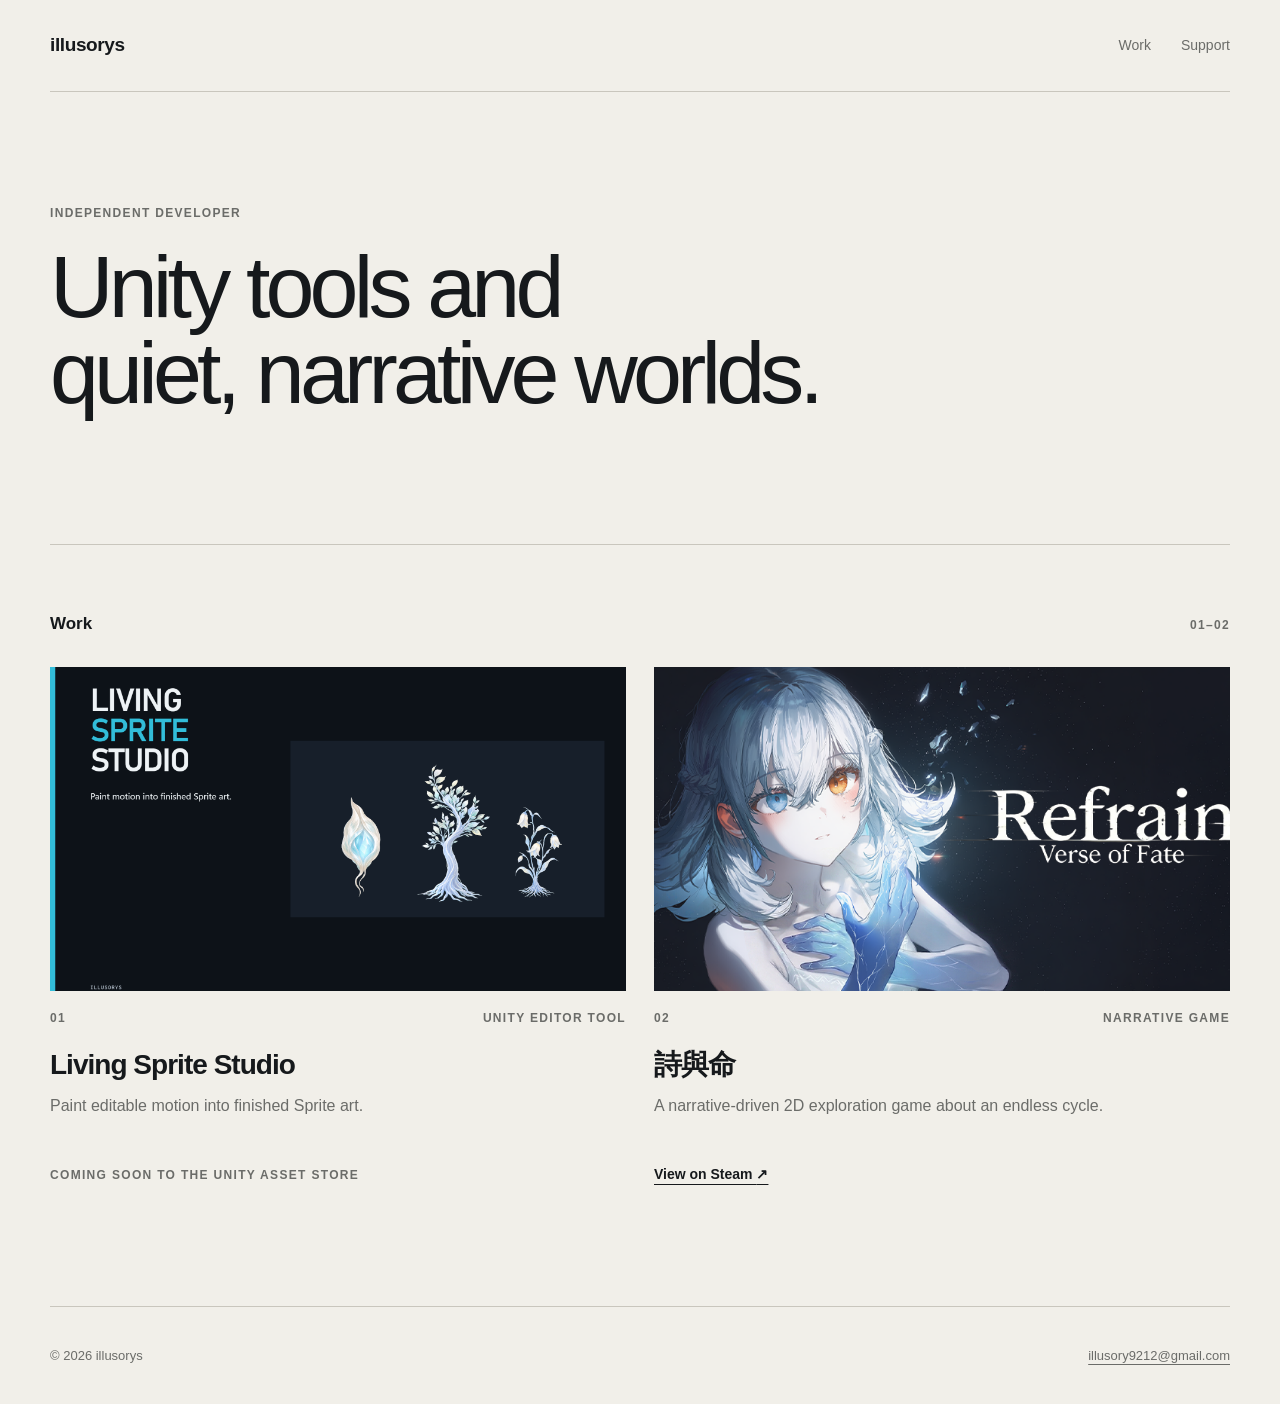
==== index.html @ c6596d65 "Create illusorys publisher website" ====
<!doctype html>
<html lang="en">
<head>
  <meta charset="utf-8">
  <meta name="viewport" content="width=device-width, initial-scale=1">
  <meta name="description" content="illusorys is an independent developer creating Unity tools and narrative games.">
  <meta name="theme-color" content="#f1efe9">
  <title>illusorys</title>
  <link rel="icon" href="assets/favicon.png">
  <link rel="stylesheet" href="style.css">
</head>
<body>
  <header class="site-header">
    <a class="brand" href="index.html" aria-label="illusorys home">illusorys</a>
    <nav aria-label="Primary navigation">
      <a href="#work">Work</a>
      <a href="support.html">Support</a>
    </nav>
  </header>

  <main>
    <section class="intro" aria-labelledby="intro-title">
      <p class="eyebrow">Independent developer</p>
      <h1 id="intro-title">Unity tools and<br>quiet, narrative worlds.</h1>
    </section>

    <section class="work" id="work" aria-labelledby="work-title">
      <div class="section-heading">
        <h2 id="work-title">Work</h2>
        <span>01–02</span>
      </div>

      <div class="project-list">
        <article class="project">
          <div class="project-image project-image-lss">
            <img src="assets/living-sprite-studio.png" alt="Living Sprite Studio cover artwork" width="1950" height="1300">
          </div>
          <div class="project-meta"><span>01</span><span>Unity Editor Tool</span></div>
          <h3>Living Sprite Studio</h3>
          <p>Paint editable motion into finished Sprite art.</p>
          <span class="project-status">Coming soon to the Unity Asset Store</span>
        </article>

        <article class="project">
          <a class="project-image" href="https://store.steampowered.com/app/4370190/" target="_blank" rel="noreferrer">
            <img src="assets/refrain-verse-of-fate.png" alt="Refrain — Verse of Fate cover artwork" width="920" height="430">
          </a>
          <div class="project-meta"><span>02</span><span>Narrative Game</span></div>
          <h3 lang="zh-Hant">詩與命</h3>
          <p>A narrative-driven 2D exploration game about an endless cycle.</p>
          <a class="project-link" href="https://store.steampowered.com/app/4370190/" target="_blank" rel="noreferrer">View on Steam <span aria-hidden="true">↗</span></a>
        </article>
      </div>
    </section>
  </main>

  <footer>
    <span>© 2026 illusorys</span>
    <a href="mailto:illusory9212@gmail.com">illusory9212@gmail.com</a>
  </footer>
</body>
</html>
---- style.css ----
:root {
  color-scheme: light;
  --paper: #f1efe9;
  --ink: #16191c;
  --muted: #6b6c69;
  --line: #c9c6bd;
  --accent: #159cba;
}

* { box-sizing: border-box; }

html { scroll-behavior: smooth; }

body {
  margin: 0;
  background: var(--paper);
  color: var(--ink);
  font-family: Arial, "Helvetica Neue", sans-serif;
  font-size: 16px;
  line-height: 1.5;
}

a { color: inherit; }

.site-header,
main,
footer {
  width: min(1180px, calc(100% - 64px));
  margin-inline: auto;
}

.site-header {
  min-height: 92px;
  display: flex;
  align-items: center;
  justify-content: space-between;
  border-bottom: 1px solid var(--line);
}

.brand {
  color: var(--ink);
  font-size: 19px;
  font-weight: 700;
  letter-spacing: -.02em;
  text-decoration: none;
}

nav { display: flex; gap: 30px; }

nav a {
  color: var(--muted);
  font-size: 14px;
  text-decoration: none;
}

nav a:hover,
nav a:focus-visible,
nav a[aria-current="page"] { color: var(--ink); }

.intro {
  padding: 112px 0 128px;
  border-bottom: 1px solid var(--line);
}

.eyebrow,
.project-meta,
.project-status,
.section-heading span {
  color: var(--muted);
  font-size: 12px;
  font-weight: 700;
  letter-spacing: .11em;
  text-transform: uppercase;
}

.eyebrow { margin: 0 0 22px; }

.intro h1 {
  max-width: 820px;
  margin: 0;
  font-size: clamp(46px, 7vw, 88px);
  font-weight: 500;
  letter-spacing: -.055em;
  line-height: .98;
}

.work { padding: 66px 0 120px; }

.section-heading {
  display: flex;
  align-items: baseline;
  justify-content: space-between;
  margin-bottom: 30px;
}

.section-heading h2 {
  margin: 0;
  font-size: 17px;
  font-weight: 700;
}

.project-list {
  display: grid;
  grid-template-columns: repeat(2, minmax(0, 1fr));
  gap: 54px 28px;
}

.project-image {
  display: block;
  width: 100%;
  aspect-ratio: 16 / 9;
  overflow: hidden;
  background: #11171e;
}

.project-image img {
  display: block;
  width: 100%;
  height: 100%;
  object-fit: cover;
}

.project-image-lss img { object-position: center; }

.project-meta {
  display: flex;
  justify-content: space-between;
  margin-top: 18px;
}

.project h3 {
  margin: 17px 0 8px;
  font-size: 28px;
  font-weight: 600;
  letter-spacing: -.035em;
}

.project p {
  min-height: 48px;
  max-width: 500px;
  margin: 0 0 20px;
  color: var(--muted);
}

.project-link {
  display: inline-block;
  color: var(--ink);
  font-size: 14px;
  font-weight: 700;
  text-underline-offset: 5px;
}

.project-link:hover,
.project-link:focus-visible { color: var(--accent); }

.project-status { display: inline-block; padding-top: 3px; }

.support-page {
  min-height: calc(100vh - 190px);
  display: grid;
  grid-template-columns: 1.5fr 1fr;
  gap: 80px;
  padding: 120px 0;
}

.support-copy h1 {
  margin: 0 0 34px;
  font-size: clamp(48px, 7vw, 82px);
  font-weight: 500;
  letter-spacing: -.055em;
  line-height: 1;
}

.support-copy > p:not(.eyebrow) {
  max-width: 610px;
  margin: 0 0 34px;
  color: var(--muted);
  font-size: 20px;
}

.email-link {
  font-size: clamp(21px, 3vw, 34px);
  font-weight: 600;
  letter-spacing: -.03em;
  text-underline-offset: 7px;
}

.support-notes {
  align-self: end;
  border-top: 1px solid var(--ink);
  padding-top: 18px;
}

.support-notes h2 { margin: 0 0 20px; font-size: 16px; }

.support-notes ul {
  margin: 0;
  padding: 0;
  color: var(--muted);
  list-style: none;
}

.support-notes li { padding: 7px 0; border-bottom: 1px solid var(--line); }

footer {
  min-height: 98px;
  display: flex;
  align-items: center;
  justify-content: space-between;
  border-top: 1px solid var(--line);
  color: var(--muted);
  font-size: 13px;
}

footer a { text-underline-offset: 4px; }

@media (max-width: 760px) {
  .site-header,
  main,
  footer { width: min(100% - 36px, 1180px); }

  .site-header { min-height: 76px; }
  nav { gap: 20px; }
  .intro { padding: 78px 0 84px; }
  .work { padding: 48px 0 80px; }
  .project-list { grid-template-columns: 1fr; gap: 64px; }
  .project p { min-height: 0; }
  .support-page { grid-template-columns: 1fr; gap: 80px; padding: 78px 0; }
  .support-notes { align-self: auto; }
  footer { min-height: 116px; align-items: flex-start; flex-direction: column; justify-content: center; gap: 7px; }
}

@media (prefers-reduced-motion: reduce) {
  html { scroll-behavior: auto; }
}
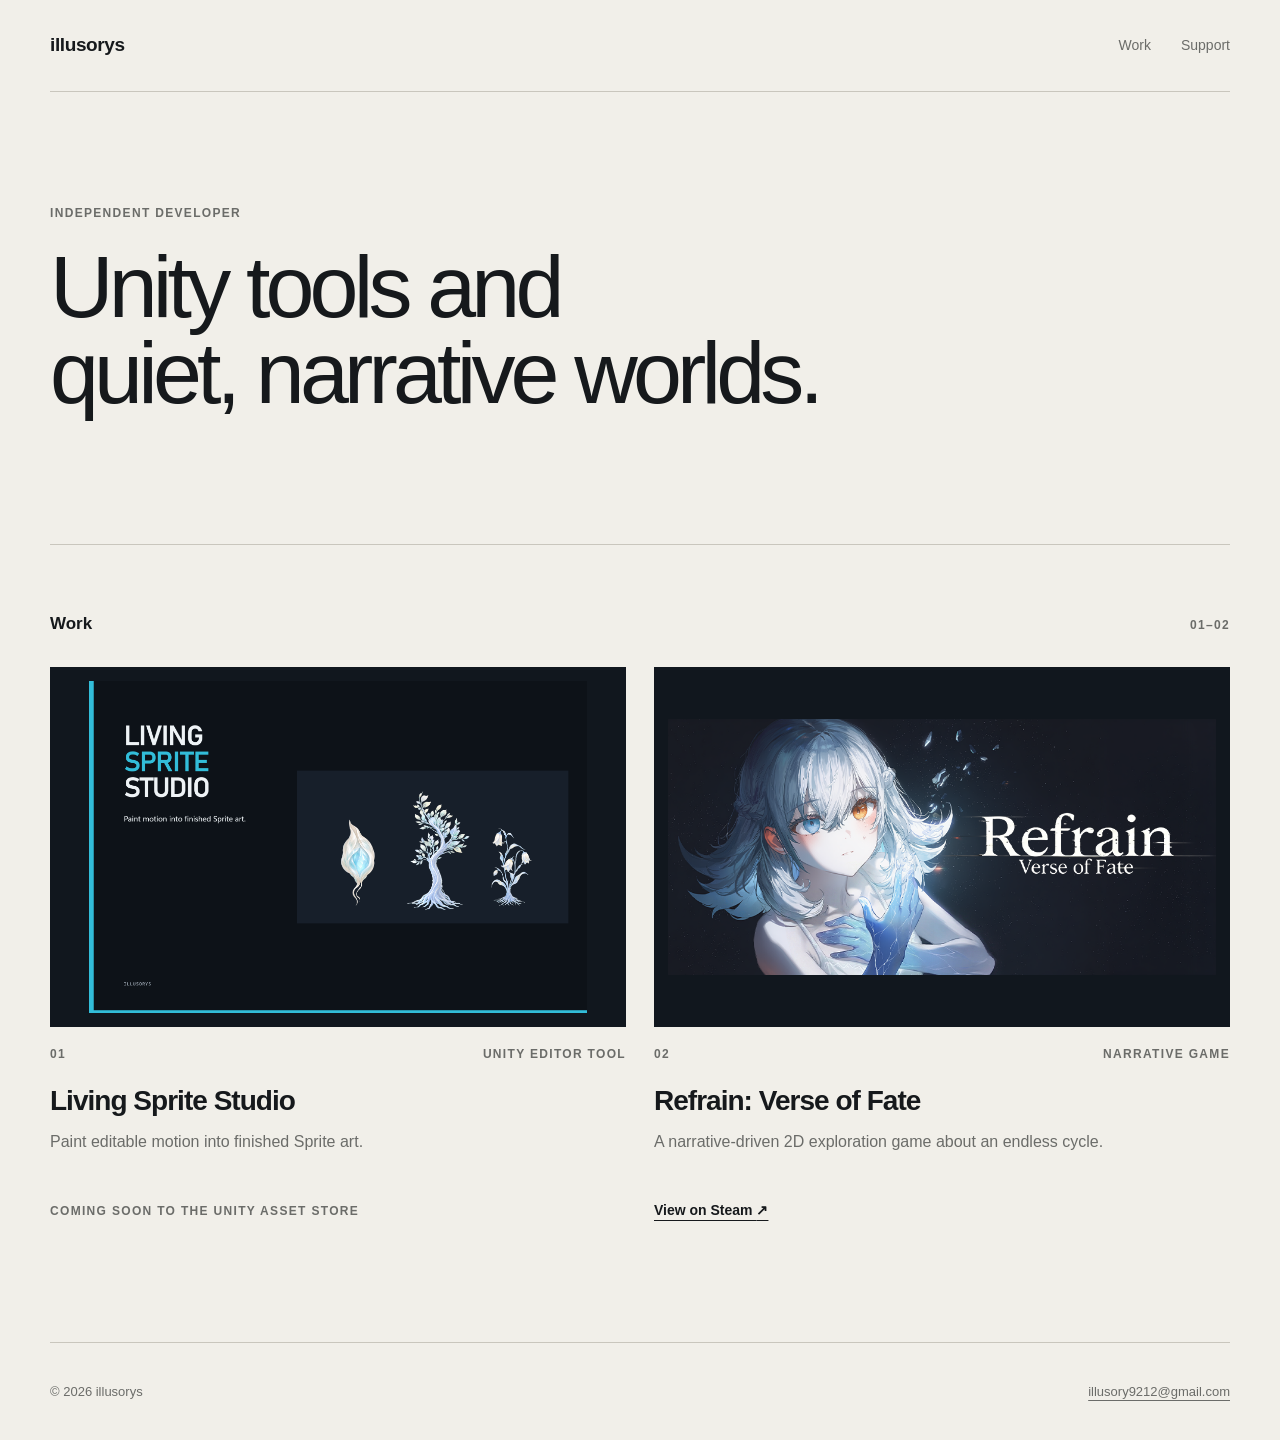
==== commit a50d97f0: "Show complete project covers" ====
--- a/index.html
+++ b/index.html
@@ -46,7 +46,7 @@
             <img src="assets/refrain-verse-of-fate.png" alt="Refrain — Verse of Fate cover artwork" width="920" height="430">
           </a>
           <div class="project-meta"><span>02</span><span>Narrative Game</span></div>
-          <h3 lang="zh-Hant">詩與命</h3>
+          <h3>Refrain: Verse of Fate</h3>
           <p>A narrative-driven 2D exploration game about an endless cycle.</p>
           <a class="project-link" href="https://store.steampowered.com/app/4370190/" target="_blank" rel="noreferrer">View on Steam <span aria-hidden="true">↗</span></a>
         </article>
--- a/style.css
+++ b/style.css
@@ -108,19 +108,18 @@
 .project-image {
   display: block;
   width: 100%;
-  aspect-ratio: 16 / 9;
+  aspect-ratio: 16 / 10;
   overflow: hidden;
   background: #11171e;
+  padding: 14px;
 }
 
 .project-image img {
   display: block;
   width: 100%;
   height: 100%;
-  object-fit: cover;
-}
-
-.project-image-lss img { object-position: center; }
+  object-fit: contain;
+}
 
 .project-meta {
   display: flex;
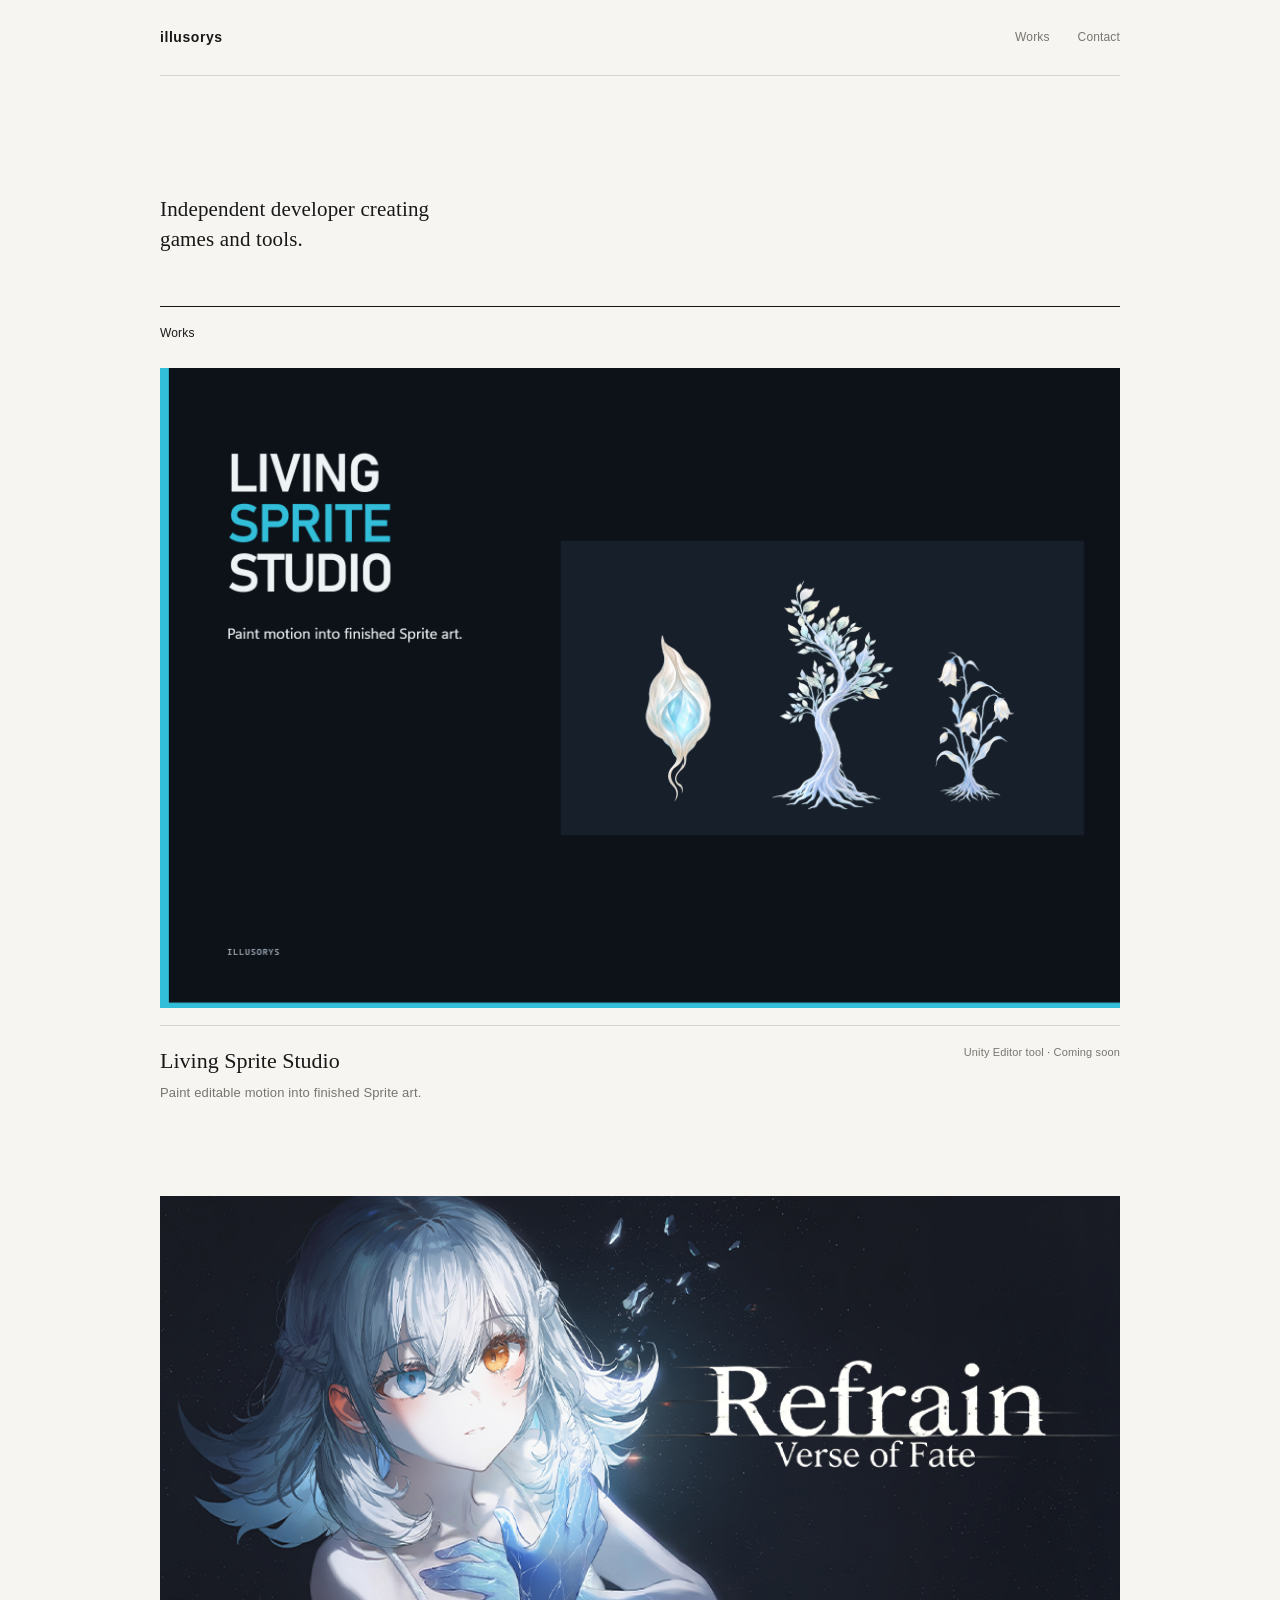
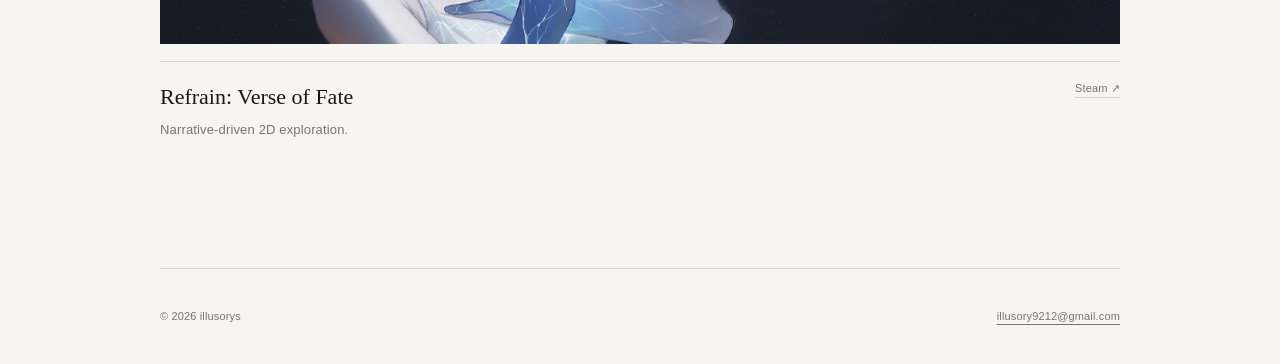
==== commit 4a86d116: "Refine site into a quiet editorial portfolio" ====
--- a/index.html
+++ b/index.html
@@ -3,54 +3,56 @@
 <head>
   <meta charset="utf-8">
   <meta name="viewport" content="width=device-width, initial-scale=1">
-  <meta name="description" content="illusorys is an independent developer creating Unity tools and narrative games.">
-  <meta name="theme-color" content="#f1efe9">
+  <meta name="description" content="illusorys — independent developer.">
+  <meta name="theme-color" content="#f6f5f1">
   <title>illusorys</title>
   <link rel="icon" href="assets/favicon.png">
   <link rel="stylesheet" href="style.css">
 </head>
 <body>
   <header class="site-header">
-    <a class="brand" href="index.html" aria-label="illusorys home">illusorys</a>
+    <a class="brand" href="index.html">illusorys</a>
     <nav aria-label="Primary navigation">
-      <a href="#work">Work</a>
-      <a href="support.html">Support</a>
+      <a href="#works">Works</a>
+      <a href="support.html">Contact</a>
     </nav>
   </header>
 
   <main>
-    <section class="intro" aria-labelledby="intro-title">
-      <p class="eyebrow">Independent developer</p>
-      <h1 id="intro-title">Unity tools and<br>quiet, narrative worlds.</h1>
+    <section class="introduction">
+      <p>Independent developer creating games and tools.</p>
     </section>
 
-    <section class="work" id="work" aria-labelledby="work-title">
-      <div class="section-heading">
-        <h2 id="work-title">Work</h2>
-        <span>01–02</span>
-      </div>
+    <section class="works" id="works" aria-labelledby="works-title">
+      <h1 id="works-title">Works</h1>
 
-      <div class="project-list">
-        <article class="project">
-          <div class="project-image project-image-lss">
-            <img src="assets/living-sprite-studio.png" alt="Living Sprite Studio cover artwork" width="1950" height="1300">
+      <article class="work">
+        <figure>
+          <img src="assets/living-sprite-studio.png" alt="Living Sprite Studio cover artwork" width="1950" height="1300">
+        </figure>
+        <div class="work-info">
+          <div>
+            <h2>Living Sprite Studio</h2>
+            <p>Paint editable motion into finished Sprite art.</p>
           </div>
-          <div class="project-meta"><span>01</span><span>Unity Editor Tool</span></div>
-          <h3>Living Sprite Studio</h3>
-          <p>Paint editable motion into finished Sprite art.</p>
-          <span class="project-status">Coming soon to the Unity Asset Store</span>
-        </article>
+          <p class="work-note">Unity Editor tool · Coming soon</p>
+        </div>
+      </article>
 
-        <article class="project">
-          <a class="project-image" href="https://store.steampowered.com/app/4370190/" target="_blank" rel="noreferrer">
-            <img src="assets/refrain-verse-of-fate.png" alt="Refrain — Verse of Fate cover artwork" width="920" height="430">
-          </a>
-          <div class="project-meta"><span>02</span><span>Narrative Game</span></div>
-          <h3>Refrain: Verse of Fate</h3>
-          <p>A narrative-driven 2D exploration game about an endless cycle.</p>
-          <a class="project-link" href="https://store.steampowered.com/app/4370190/" target="_blank" rel="noreferrer">View on Steam <span aria-hidden="true">↗</span></a>
-        </article>
-      </div>
+      <article class="work">
+        <a class="cover-link" href="https://store.steampowered.com/app/4370190/" target="_blank" rel="noreferrer" aria-label="View Refrain: Verse of Fate on Steam">
+          <figure>
+            <img src="assets/refrain-verse-of-fate.png" alt="Refrain: Verse of Fate cover artwork" width="920" height="430">
+          </figure>
+        </a>
+        <div class="work-info">
+          <div>
+            <h2>Refrain: Verse of Fate</h2>
+            <p>Narrative-driven 2D exploration.</p>
+          </div>
+          <a class="work-note" href="https://store.steampowered.com/app/4370190/" target="_blank" rel="noreferrer">Steam ↗</a>
+        </div>
+      </article>
     </section>
   </main>
 
--- a/style.css
+++ b/style.css
@@ -1,10 +1,9 @@
 :root {
   color-scheme: light;
-  --paper: #f1efe9;
-  --ink: #16191c;
-  --muted: #6b6c69;
-  --line: #c9c6bd;
-  --accent: #159cba;
+  --paper: #f6f5f1;
+  --ink: #181818;
+  --subtle: #77756f;
+  --line: #d7d4cc;
 }
 
 * { box-sizing: border-box; }
@@ -13,11 +12,13 @@
 
 body {
   margin: 0;
+  overflow-x: hidden;
   background: var(--paper);
   color: var(--ink);
-  font-family: Arial, "Helvetica Neue", sans-serif;
-  font-size: 16px;
-  line-height: 1.5;
+  font-family: "Helvetica Neue", Arial, "Yu Gothic", sans-serif;
+  font-size: 15px;
+  line-height: 1.65;
+  letter-spacing: .01em;
 }
 
 a { color: inherit; }
@@ -25,12 +26,12 @@
 .site-header,
 main,
 footer {
-  width: min(1180px, calc(100% - 64px));
+  width: min(960px, calc(100% - 64px));
   margin-inline: auto;
 }
 
 .site-header {
-  min-height: 92px;
+  height: 76px;
   display: flex;
   align-items: center;
   justify-content: space-between;
@@ -38,18 +39,17 @@
 }
 
 .brand {
-  color: var(--ink);
-  font-size: 19px;
-  font-weight: 700;
-  letter-spacing: -.02em;
+  font-size: 14px;
+  font-weight: 600;
+  letter-spacing: .04em;
   text-decoration: none;
 }
 
-nav { display: flex; gap: 30px; }
+nav { display: flex; gap: 28px; }
 
 nav a {
-  color: var(--muted);
-  font-size: 14px;
+  color: var(--subtle);
+  font-size: 12px;
   text-decoration: none;
 }
 
@@ -57,176 +57,146 @@
 nav a:focus-visible,
 nav a[aria-current="page"] { color: var(--ink); }
 
-.intro {
-  padding: 112px 0 128px;
-  border-bottom: 1px solid var(--line);
-}
-
-.eyebrow,
-.project-meta,
-.project-status,
-.section-heading span {
-  color: var(--muted);
+.introduction {
+  min-height: 230px;
+  display: flex;
+  align-items: flex-end;
+  padding-bottom: 52px;
+}
+
+.introduction p {
+  width: 310px;
+  margin: 0;
+  font-family: Georgia, "Times New Roman", serif;
+  font-size: 21px;
+  line-height: 1.4;
+}
+
+.works { padding-bottom: 128px; }
+
+.works > h1 {
+  margin: 0 0 24px;
+  padding-top: 17px;
+  border-top: 1px solid var(--ink);
   font-size: 12px;
-  font-weight: 700;
-  letter-spacing: .11em;
-  text-transform: uppercase;
-}
-
-.eyebrow { margin: 0 0 22px; }
-
-.intro h1 {
-  max-width: 820px;
+  font-weight: 500;
+}
+
+.work { min-width: 0; margin-bottom: 92px; }
+
+.work:last-child { margin-bottom: 0; }
+
+figure {
+  max-width: 100%;
+  min-width: 0;
   margin: 0;
-  font-size: clamp(46px, 7vw, 88px);
-  font-weight: 500;
-  letter-spacing: -.055em;
-  line-height: .98;
-}
-
-.work { padding: 66px 0 120px; }
-
-.section-heading {
-  display: flex;
-  align-items: baseline;
-  justify-content: space-between;
-  margin-bottom: 30px;
-}
-
-.section-heading h2 {
-  margin: 0;
-  font-size: 17px;
-  font-weight: 700;
-}
-
-.project-list {
-  display: grid;
-  grid-template-columns: repeat(2, minmax(0, 1fr));
-  gap: 54px 28px;
-}
-
-.project-image {
+  line-height: 0;
+}
+
+figure img {
   display: block;
   width: 100%;
-  aspect-ratio: 16 / 10;
-  overflow: hidden;
-  background: #11171e;
-  padding: 14px;
-}
-
-.project-image img {
-  display: block;
-  width: 100%;
-  height: 100%;
-  object-fit: contain;
-}
-
-.project-meta {
-  display: flex;
-  justify-content: space-between;
-  margin-top: 18px;
-}
-
-.project h3 {
-  margin: 17px 0 8px;
-  font-size: 28px;
-  font-weight: 600;
-  letter-spacing: -.035em;
-}
-
-.project p {
-  min-height: 48px;
-  max-width: 500px;
-  margin: 0 0 20px;
-  color: var(--muted);
-}
-
-.project-link {
-  display: inline-block;
-  color: var(--ink);
-  font-size: 14px;
-  font-weight: 700;
-  text-underline-offset: 5px;
-}
-
-.project-link:hover,
-.project-link:focus-visible { color: var(--accent); }
-
-.project-status { display: inline-block; padding-top: 3px; }
-
-.support-page {
-  min-height: calc(100vh - 190px);
+  max-width: 100%;
+  height: auto;
+}
+
+.cover-link { display: block; text-decoration: none; }
+
+.work-info {
   display: grid;
-  grid-template-columns: 1.5fr 1fr;
-  gap: 80px;
-  padding: 120px 0;
-}
-
-.support-copy h1 {
-  margin: 0 0 34px;
-  font-size: clamp(48px, 7vw, 82px);
-  font-weight: 500;
-  letter-spacing: -.055em;
-  line-height: 1;
-}
-
-.support-copy > p:not(.eyebrow) {
-  max-width: 610px;
-  margin: 0 0 34px;
-  color: var(--muted);
-  font-size: 20px;
-}
-
-.email-link {
-  font-size: clamp(21px, 3vw, 34px);
-  font-weight: 600;
-  letter-spacing: -.03em;
+  grid-template-columns: 1fr auto;
+  gap: 40px;
+  align-items: start;
+  margin-top: 17px;
+  padding-top: 17px;
+  border-top: 1px solid var(--line);
+}
+
+.work h2 {
+  margin: 0 0 3px;
+  font-family: Georgia, "Times New Roman", serif;
+  font-size: 22px;
+  font-weight: 400;
+  letter-spacing: 0;
+}
+
+.work p { margin: 0; color: var(--subtle); font-size: 13px; }
+
+.work-note {
+  color: var(--subtle);
+  font-size: 11px !important;
+  text-decoration: none;
+  white-space: nowrap;
+}
+
+a.work-note { border-bottom: 1px solid var(--line); }
+
+a.work-note:hover,
+a.work-note:focus-visible { color: var(--ink); border-color: var(--ink); }
+
+.contact-page {
+  min-height: calc(100vh - 172px);
+  padding: 116px 0;
+}
+
+.contact-intro h1 {
+  margin: 0 0 26px;
+  font-family: Georgia, "Times New Roman", serif;
+  font-size: 44px;
+  font-weight: 400;
+  letter-spacing: -.02em;
+}
+
+.contact-intro p {
+  margin: 0 0 42px;
+  color: var(--subtle);
+}
+
+.email {
+  font-family: Georgia, "Times New Roman", serif;
+  font-size: clamp(20px, 4vw, 32px);
   text-underline-offset: 7px;
-}
-
-.support-notes {
-  align-self: end;
-  border-top: 1px solid var(--ink);
-  padding-top: 18px;
-}
-
-.support-notes h2 { margin: 0 0 20px; font-size: 16px; }
-
-.support-notes ul {
-  margin: 0;
-  padding: 0;
-  color: var(--muted);
-  list-style: none;
-}
-
-.support-notes li { padding: 7px 0; border-bottom: 1px solid var(--line); }
+  text-decoration-thickness: 1px;
+}
+
+.support-details {
+  width: min(100%, 520px);
+  margin-top: 112px;
+  padding-top: 16px;
+  border-top: 1px solid var(--line);
+}
+
+.support-details h2 { margin: 0 0 13px; font-size: 12px; font-weight: 600; }
+.support-details p { margin: 0; color: var(--subtle); font-size: 13px; }
 
 footer {
-  min-height: 98px;
+  min-height: 96px;
   display: flex;
   align-items: center;
   justify-content: space-between;
   border-top: 1px solid var(--line);
-  color: var(--muted);
-  font-size: 13px;
+  color: var(--subtle);
+  font-size: 11px;
 }
 
 footer a { text-underline-offset: 4px; }
 
-@media (max-width: 760px) {
+@media (max-width: 680px) {
   .site-header,
   main,
-  footer { width: min(100% - 36px, 1180px); }
-
-  .site-header { min-height: 76px; }
-  nav { gap: 20px; }
-  .intro { padding: 78px 0 84px; }
-  .work { padding: 48px 0 80px; }
-  .project-list { grid-template-columns: 1fr; gap: 64px; }
-  .project p { min-height: 0; }
-  .support-page { grid-template-columns: 1fr; gap: 80px; padding: 78px 0; }
-  .support-notes { align-self: auto; }
-  footer { min-height: 116px; align-items: flex-start; flex-direction: column; justify-content: center; gap: 7px; }
+  footer { width: calc(100% - 36px); }
+
+  .site-header { height: 66px; }
+  nav { gap: 19px; }
+  .introduction { min-height: 180px; padding-bottom: 42px; }
+  .introduction p { width: 270px; font-size: 19px; }
+  .works { padding-bottom: 82px; }
+  .work { margin-bottom: 68px; }
+  .work-info { grid-template-columns: 1fr; gap: 12px; }
+  .work-note { white-space: normal; }
+  .contact-page { padding: 78px 0; }
+  .support-details { margin-top: 82px; }
+  footer { min-height: 104px; align-items: flex-start; flex-direction: column; justify-content: center; gap: 5px; }
 }
 
 @media (prefers-reduced-motion: reduce) {
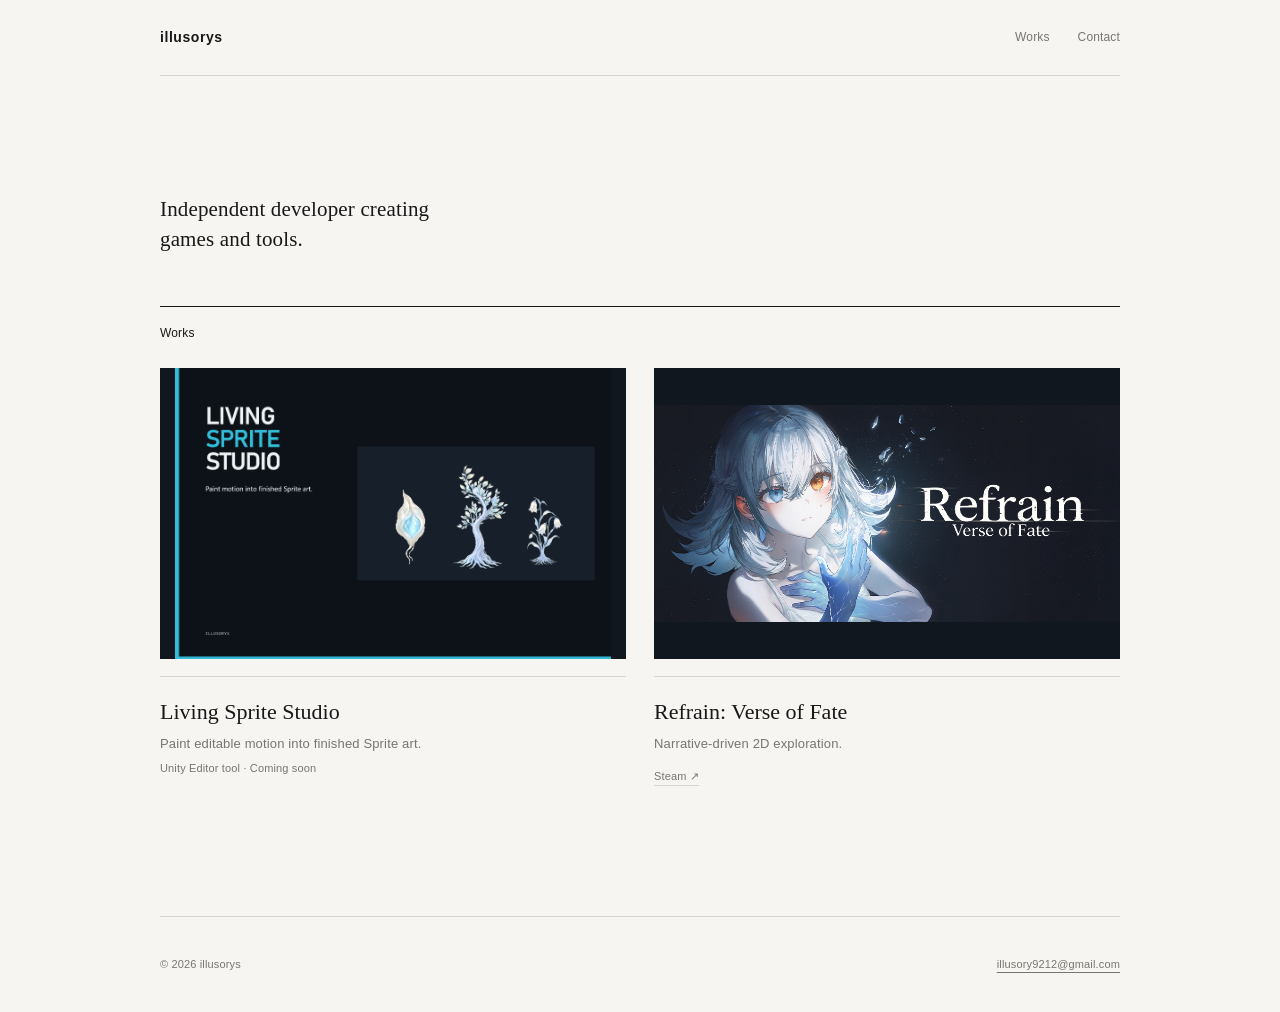
==== commit 1e348f84: "Refresh published site styles" ====
--- a/index.html
+++ b/index.html
@@ -7,7 +7,7 @@
   <meta name="theme-color" content="#f6f5f1">
   <title>illusorys</title>
   <link rel="icon" href="assets/favicon.png">
-  <link rel="stylesheet" href="style.css">
+  <link rel="stylesheet" href="style.css?v=20260809-2">
 </head>
 <body>
   <header class="site-header">
--- a/style.css
+++ b/style.css
@@ -72,24 +72,40 @@
   line-height: 1.4;
 }
 
-.works { padding-bottom: 128px; }
+.works {
+  display: grid;
+  grid-template-columns: repeat(2, minmax(0, 1fr));
+  gap: 24px 28px;
+  padding-bottom: 128px;
+}
 
 .works > h1 {
-  margin: 0 0 24px;
+  grid-column: 1 / -1;
+  margin: 0;
   padding-top: 17px;
   border-top: 1px solid var(--ink);
   font-size: 12px;
   font-weight: 500;
 }
 
-.work { min-width: 0; margin-bottom: 92px; }
+.work {
+  width: 100%;
+  min-width: 0;
+  margin-bottom: 0;
+}
 
 .work:last-child { margin-bottom: 0; }
 
 figure {
+  aspect-ratio: 16 / 10;
+  display: flex;
+  align-items: center;
+  justify-content: center;
   max-width: 100%;
   min-width: 0;
   margin: 0;
+  overflow: hidden;
+  background: #11171e;
   line-height: 0;
 }
 
@@ -97,16 +113,14 @@
   display: block;
   width: 100%;
   max-width: 100%;
-  height: auto;
+  height: 100%;
+  object-fit: contain;
 }
 
 .cover-link { display: block; text-decoration: none; }
 
 .work-info {
-  display: grid;
-  grid-template-columns: 1fr auto;
-  gap: 40px;
-  align-items: start;
+  display: block;
   margin-top: 17px;
   padding-top: 17px;
   border-top: 1px solid var(--line);
@@ -123,6 +137,8 @@
 .work p { margin: 0; color: var(--subtle); font-size: 13px; }
 
 .work-note {
+  display: inline-block;
+  margin-top: 12px;
   color: var(--subtle);
   font-size: 11px !important;
   text-decoration: none;
@@ -191,8 +207,8 @@
   .introduction { min-height: 180px; padding-bottom: 42px; }
   .introduction p { width: 270px; font-size: 19px; }
   .works { padding-bottom: 82px; }
-  .work { margin-bottom: 68px; }
-  .work-info { grid-template-columns: 1fr; gap: 12px; }
+  .works { grid-template-columns: 1fr; gap: 68px; }
+  .works > h1 { margin-bottom: -44px; }
   .work-note { white-space: normal; }
   .contact-page { padding: 78px 0; }
   .support-details { margin-top: 82px; }
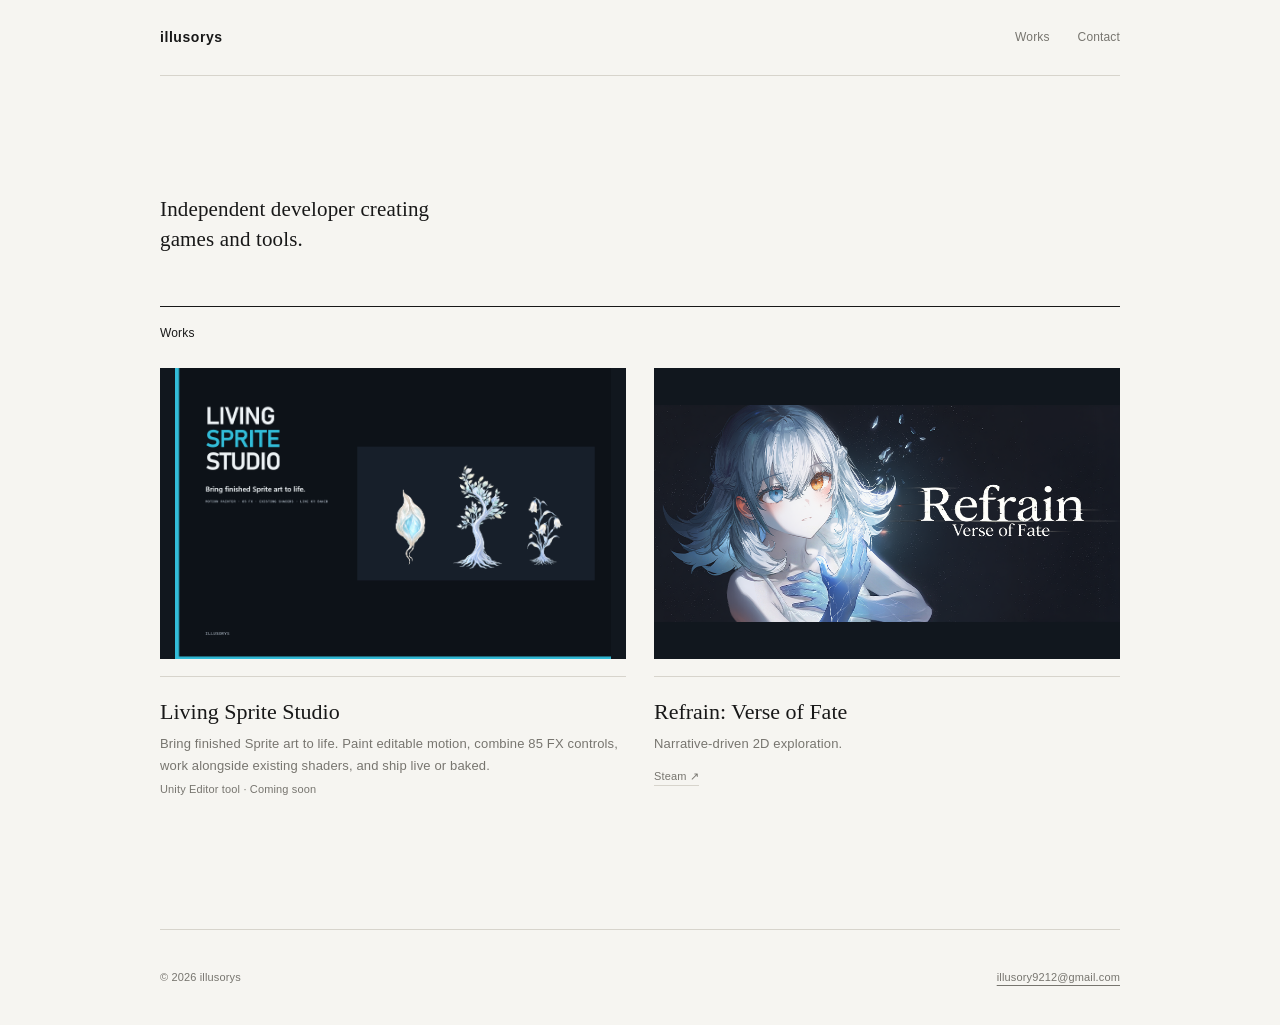
==== commit 5c9744c5: "FIx" ====
--- a/index.html
+++ b/index.html
@@ -7,7 +7,7 @@
   <meta name="theme-color" content="#f6f5f1">
   <title>illusorys</title>
   <link rel="icon" href="assets/favicon.png">
-  <link rel="stylesheet" href="style.css?v=20260809-2">
+  <link rel="stylesheet" href="style.css?v=20260810-1">
 </head>
 <body>
   <header class="site-header">
@@ -33,7 +33,7 @@
         <div class="work-info">
           <div>
             <h2>Living Sprite Studio</h2>
-            <p>Paint editable motion into finished Sprite art.</p>
+            <p>Bring finished Sprite art to life. Paint editable motion, combine 85 FX controls, work alongside existing shaders, and ship live or baked.</p>
           </div>
           <p class="work-note">Unity Editor tool · Coming soon</p>
         </div>
--- a/style.css
+++ b/style.css
@@ -174,6 +174,13 @@
   text-underline-offset: 7px;
   text-decoration-thickness: 1px;
 }
+
+.social-link {
+  margin: 28px 0 0 !important;
+  font-size: 12px !important;
+}
+
+.social-link a { text-underline-offset: 5px; }
 
 .support-details {
   width: min(100%, 520px);
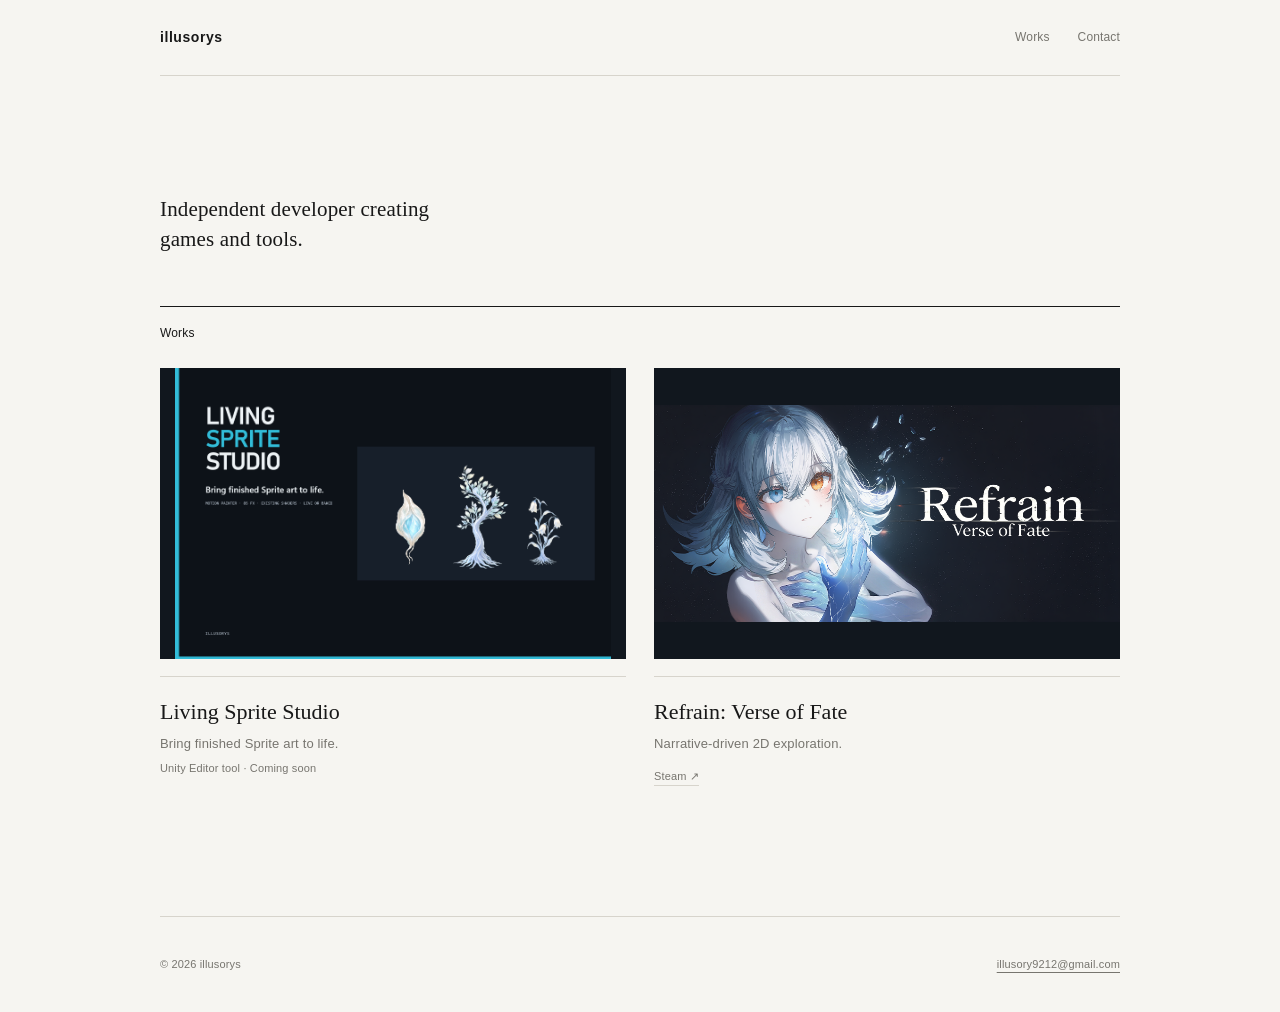
==== commit 61cb8479: "Fix" ====
--- a/index.html
+++ b/index.html
@@ -28,12 +28,12 @@
 
       <article class="work">
         <figure>
-          <img src="assets/living-sprite-studio.png" alt="Living Sprite Studio cover artwork" width="1950" height="1300">
+          <img src="assets/living-sprite-studio.png?v=20260810-4" alt="Living Sprite Studio cover artwork" width="1950" height="1300">
         </figure>
         <div class="work-info">
           <div>
             <h2>Living Sprite Studio</h2>
-            <p>Bring finished Sprite art to life. Paint editable motion, combine 85 FX controls, work alongside existing shaders, and ship live or baked.</p>
+            <p>Bring finished Sprite art to life.</p>
           </div>
           <p class="work-note">Unity Editor tool · Coming soon</p>
         </div>
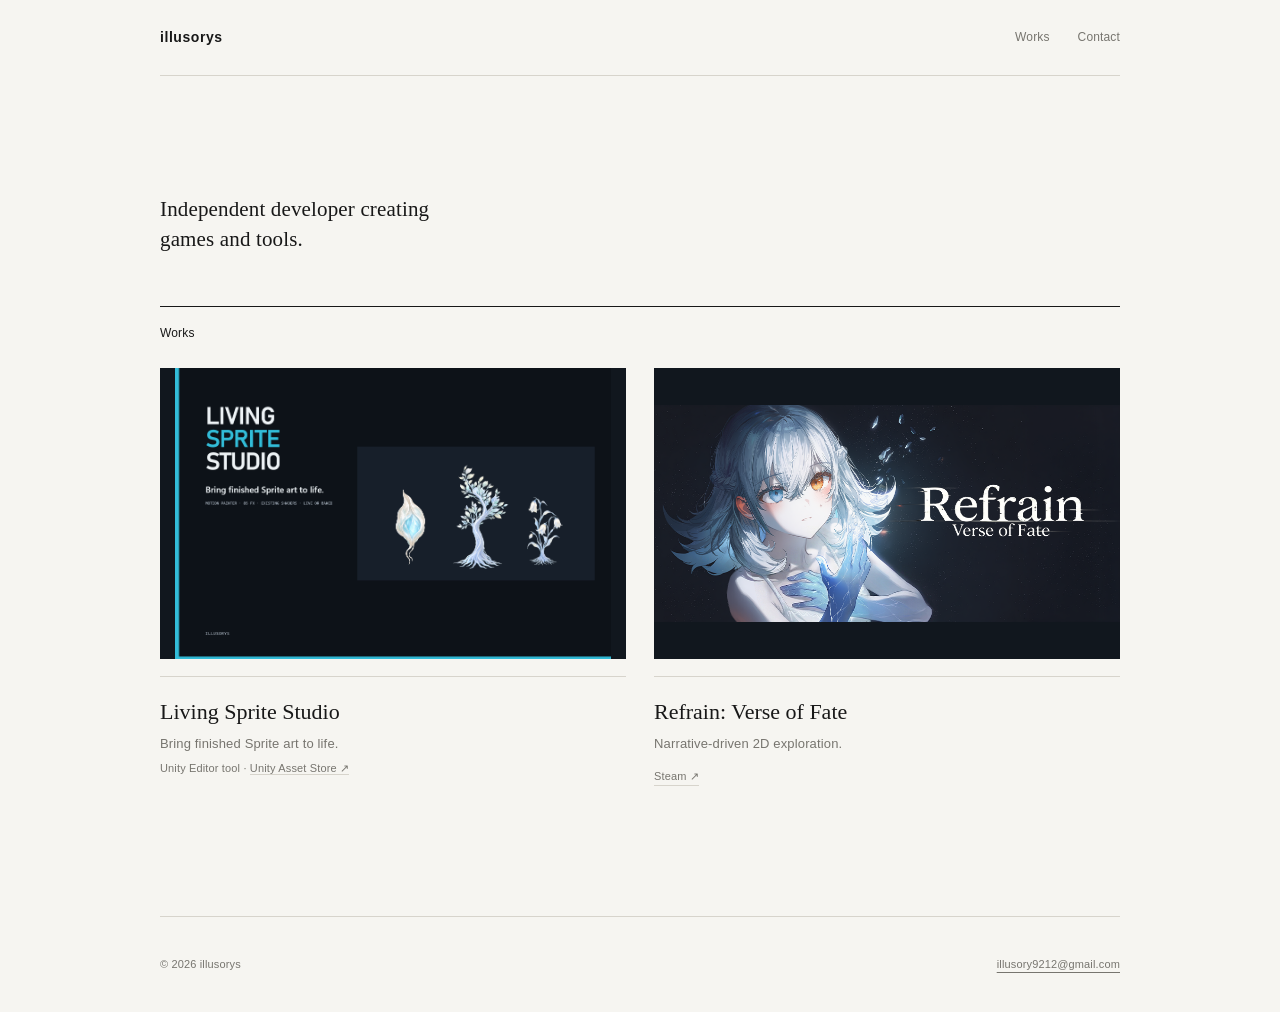
==== commit 0a7b9ece: "Link Living Sprite Studio to the Unity Asset Store" ====
--- a/index.html
+++ b/index.html
@@ -7,7 +7,7 @@
   <meta name="theme-color" content="#f6f5f1">
   <title>illusorys</title>
   <link rel="icon" href="assets/favicon.png">
-  <link rel="stylesheet" href="style.css?v=20260810-1">
+  <link rel="stylesheet" href="style.css?v=20260922-1">
 </head>
 <body>
   <header class="site-header">
@@ -27,15 +27,17 @@
       <h1 id="works-title">Works</h1>
 
       <article class="work">
-        <figure>
-          <img src="assets/living-sprite-studio.png?v=20260810-4" alt="Living Sprite Studio cover artwork" width="1950" height="1300">
-        </figure>
+        <a class="cover-link" href="https://assetstore.unity.com/packages/tools/animation/living-sprite-studio-399264" target="_blank" rel="noreferrer" aria-label="View Living Sprite Studio on the Unity Asset Store">
+          <figure>
+            <img src="assets/living-sprite-studio.png?v=20260810-4" alt="Living Sprite Studio cover artwork" width="1950" height="1300">
+          </figure>
+        </a>
         <div class="work-info">
           <div>
             <h2>Living Sprite Studio</h2>
             <p>Bring finished Sprite art to life.</p>
           </div>
-          <p class="work-note">Unity Editor tool · Coming soon</p>
+          <p class="work-note">Unity Editor tool · <a href="https://assetstore.unity.com/packages/tools/animation/living-sprite-studio-399264" target="_blank" rel="noreferrer">Unity Asset Store ↗</a></p>
         </div>
       </article>
 
--- a/style.css
+++ b/style.css
@@ -145,10 +145,13 @@
   white-space: nowrap;
 }
 
-a.work-note { border-bottom: 1px solid var(--line); }
+a.work-note,
+.work-note a { text-decoration: none; border-bottom: 1px solid var(--line); }
 
 a.work-note:hover,
-a.work-note:focus-visible { color: var(--ink); border-color: var(--ink); }
+a.work-note:focus-visible,
+.work-note a:hover,
+.work-note a:focus-visible { color: var(--ink); border-color: var(--ink); }
 
 .contact-page {
   min-height: calc(100vh - 172px);
